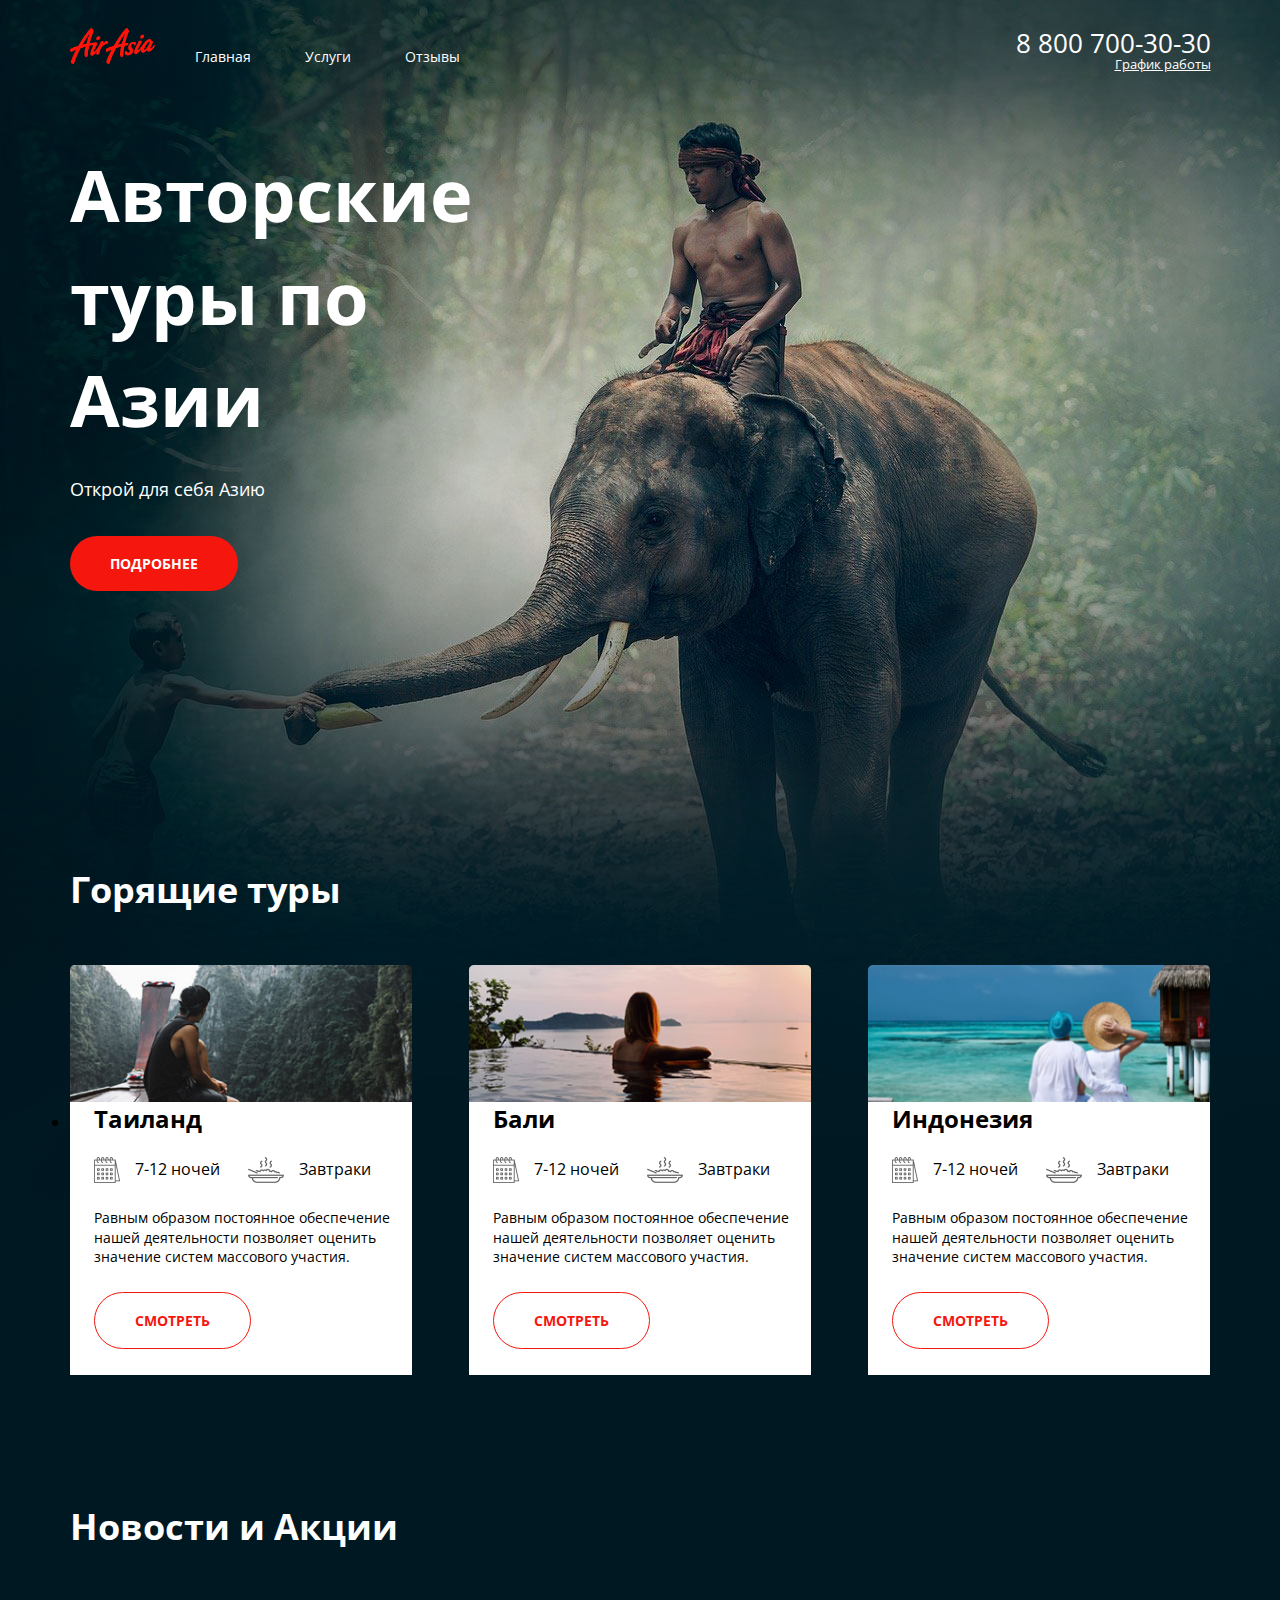
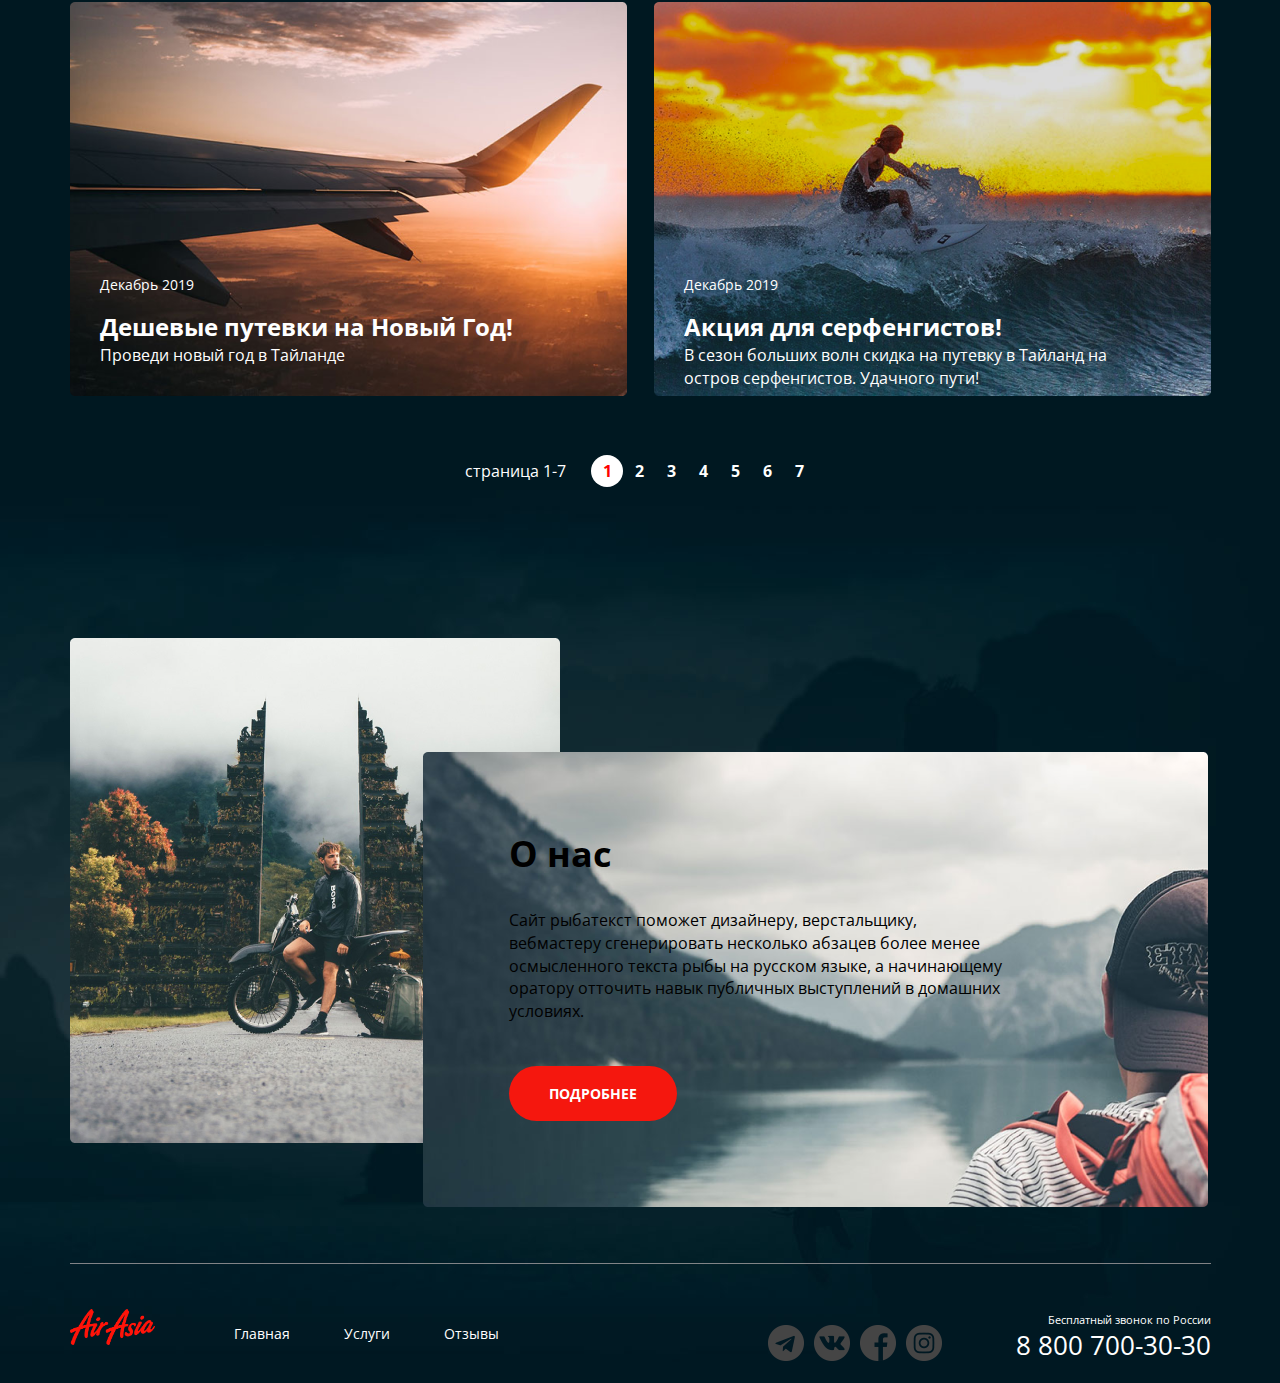
==== one.html @ 1dc01529 "страница приветствия" ====
<!DOCTYPE html>
<html lang="ru">
  <head>
    <meta charset="UTF-8" />
    <meta http-equiv="X-UA-Compatible" content="IE=edge" />
    <meta name="viewport" content="width=device-width, initial-scale=1.0" />
    <title>Document</title>
    <link rel="preconnect" href="https://fonts.gstatic.com" />
    <link
      href="https://fonts.googleapis.com/css2?family=Open+Sans:ital,wght@0,400;0,700;1,700&display=swap"
      rel="stylesheet"
    />
    <link rel="stylesheet" href="./air.css" />
  </head>
  <body>
    <div class="wrapper main-page-wrapper">
      <header class="header">
        <div class="header__col">
          <a href="/" class="logo">
            <img
              src="./img/logo/logo.png"
              class="logo__img"
              alt="air asia logo"
            />
          </a>
          <nav class="menu">
            <ul class="menu__list">
              <li class="menu__item">
                <a href="/project-2/index.html" class="menu__link">Главная</a>
              </li>
              <li class="menu__item">
                <a href="/project-2/services.html" class="menu__link">Услуги</a>
              </li>
              <li class="menu__item">
                <a href="/project-2/reviews.html" class="menu__link">Отзывы</a>
              </li>
            </ul>
          </nav>
        </div>
        <div class="header__col header__col--aligh--right">
          <address class="contacts">
            <a href="tel:+78007003030" class="contacts__phone">
              8 800 700-30-30
            </a>
            <div class="contacts__dropdown-title">График работы</div>
          </address>
        </div>
      </header>
      <section class="hero">
        <div class="container">
          <div class="hero__box">
            <h1 class="hero__title">Авторские туры по Азии</h1>
            <p class="hero__desc">Открой для себя Азию</p>
            <button class="btn">ПОДРОБНЕЕ</button>
          </div>
        </div>
      </section>
      <section class="hot-tour">
        <div class="container">
          <h2 class="hot-title">Горящие туры</h2>
          <ul class="hot-cont">
            <li class="hot-cont__countries">
              <img class="hot-cont__img" src="./img/tour/river.png" alt="" />
              <div class="hot-offer">
                <h2 class="hot-offer__title">Таиланд</h2>
                <ul class="day">
                  <li class="day-item">
                    <img
                      class="day-icon"
                      src="./img/icon/calendar.png"
                      alt=""
                    />
                    <span class="day-nait">7-12 ночей</span>
                  </li>
                  <li class="day-item">
                    <img class="day-icon" src="./img/icon/meal.png" alt="" />
                    <span class="day-nait">Завтраки</span>
                  </li>
                </ul>
                <p class="day-desc">
                  Равным образом постоянное обеспечение нашей деятельности
                  позволяет оценить значение систем массового участия.
                </p>
                <button class="day-btn">СМОТРЕТЬ</button>
              </div>
            </li>

            <div class="hot-cont__countries">
              <img class="hot-cont__img" src="./img/tour/pool.png" alt="" />
              <div class="hot-offer">
                <h2 class="hot-offer__title">Бали</h2>
                <ul class="day">
                  <li class="day-item">
                    <img
                      class="day-icon"
                      src="./img/icon/calendar.png"
                      alt=""
                    />
                    <span class="day-nait">7-12 ночей</span>
                  </li>
                  <li class="day-item">
                    <img class="day-icon" src="./img/icon/meal.png" alt="" />
                    <span class="day-nait">Завтраки</span>
                  </li>
                </ul>
                <p class="day-desc">
                  Равным образом постоянное обеспечение нашей деятельности
                  позволяет оценить значение систем массового участия.
                </p>
                <button class="day-btn">СМОТРЕТЬ</button>
              </div>
            </div>

            <div class="hot-cont__countries">
              <img class="hot-cont__img" src="./img/tour/ocean.png" alt="" />
              <div class="hot-offer">
                <h2 class="hot-offer__title">Индонезия</h2>
                <ul class="day">
                  <li class="day-item">
                    <img
                      class="day-icon"
                      src="./img/icon/calendar.png"
                      alt=""
                    />
                    <span class="day-nait">7-12 ночей</span>
                  </li>
                  <li class="day-item">
                    <img class="day-icon" src="./img/icon/meal.png" alt="" />
                    <span class="day-nait">Завтраки</span>
                  </li>
                </ul>
                <p class="day-desc">
                  Равным образом постоянное обеспечение нашей деятельности
                  позволяет оценить значение систем массового участия.
                </p>
                <button class="day-btn">СМОТРЕТЬ</button>
              </div>
            </div>
          </ul>
        </div>
      </section>

      <section class="news">
        <div class="container">
          <h2 class="new-title">Новости и Акции</h2>
          <ul class="news__list">
            <li class="news__item">
              <img class="news__img" src="./img/news/plain.png" alt="" />
              <div class="news__text">
                <div class="text__data">Декабрь 2019</div>
                <div class="text__title">Дешевые путевки на Новый Год!</div>
                <div class="text__sabtitle">Проведи новый год в Тайланде</div>
              </div>
            </li>

            <li class="news__item">
              <img class="news__img" src="./img/news/Surfer.png" alt="" />
              <div class="news__text">
                <div class="text__data">Декабрь 2019</div>
                <div class="text__title">Акция для серфенгистов!</div>
                <div class="text__sabtitle">
                  В сезон больших волн скидка на путевку в Тайланд на остров
                  серфенгистов. Удачного пути!
                </div>
              </div>
            </li>
          </ul>
          <div class="pages">
            <div class="pages__displey">страница 1-7</div>
            <ul class="pages-list">
              <li class="pages-item--active">
                <a href="#" class="pages__link">1</a>
              </li>
              <li class="pages-item">
                <a href="#" class="pages__link">2</a>
              </li>
              <li class="pages-item">
                <a href="#" class="pages__link">3</a>
              </li>
              <li class="pages-item">
                <a href="#" class="pages__link">4</a>
              </li>
              <li class="pages-item">
                <a href="#" class="pages__link">5</a>
              </li>
              <li class="pages-item">
                <a href="#" class="pages__link">6</a>
              </li>
              <li class="pages-item">
                <a href="#" class="pages__link">7</a>
              </li>
            </ul>
          </div>
        </div>
      </section>
      <section class="about">
        <div class="container">
          <img class="about__moto" src="./img/about/moto.png" alt="moto" />
          <div class="about__box">
            <div class="about__item">
              <img
                class="about__img"
                src="./img/about/mountains.png"
                alt="mountain"
              />
              <div class="about__text">
                <h2 class="about__title">О нас</h2>
                <div class="about__sabtitle">
                  <p>
                    Сайт рыбатекст поможет дизайнеру, верстальщику, вебмастеру
                    сгенерировать несколько абзацев более менее осмысленного
                    текста рыбы на русском языке, а начинающему оратору отточить
                    навык публичных выступлений в домашних условиях.
                  </p>
                </div>
                <button class="btn">ПОДРОБНЕЕ</button>
              </div>
            </div>
          </div>
        </div>
      </section>
      <footer class="footer">
        <div class="container">
          <div class="footer__box">
            <a href="" class="footer-logo">
              <img src="./img/logo/logo.png" class="footer-img" alt="" />
            </a>
            <div class="footer__menu">
              <ul class="footer-menu__list">
                <li class="footer-menu__item menu__item--active">
                  <a href="/project-2/index.html" class="footer-menu__link">
                    Главная
                  </a>
                </li>
                <li class="footer-menu__item">
                  <a href="/project-2/services.html" class="footer-menu__link">
                    Услуги
                  </a>
                </li>
                <li class="footer-menu__item">
                  <a href="/project-2/reviews.html" class="footer-menu__link">
                    Отзывы
                  </a>
                </li>
              </ul>
            </div>
            <div class="footer-soc">
              <ul class="footer-soc__list">
                <li class="footer-soc__item">
                  <img src="./img/soc/telegram.png" class="soc-img" alt="" />
                </li>
                <li class="footer-soc__item">
                  <img src="./img/soc/vk.png" class="soc-img" alt="" />
                </li>
                <li class="footer-soc__item">
                  <img src="./img/soc/f.png" class="soc-img" alt="" />
                </li>
                <li class="footer-soc__item">
                  <img src="./img/soc/in.png" class="soc-img" alt="" />
                </li>
              </ul>
            </div>
            <div class="footer-tel">
              <a href="tel.:+78007003030" class="footer-tel__number">
                <div class="footer-tel__title">Бесплатный звонок по России</div>
                8 800 700-30-30
              </a>
            </div>
          </div>
        </div>
      </footer>
    </div>
  </body>
</html>
---- air.css ----
html,
body {
  height: 100%;
  margin: 0;
}

body {
  font-family: "Open Sans", Arial, Helvetica, sans-serif;
  line-height: 1.42;
  font-size: 16px;
  color: #ffffff;
  background: #001821;
  -moz-osx-font-smoothing: grayscale;
  -webkit-font-smoothing: antialiased;
}

.main-page-wrapper {
  background: url(./img/fon/fon-elephant.png) center top no-repeat,
    url(./img/fon/fon-men.png) right bottom no-repeat;
}

a {
  color: inherit;
}

.container {
  margin: 0 auto;
  width: 1141px;
}

/* ----------------------------------------------------------------------------- */

.header {
  display: flex;
  justify-content: space-between;
  align-items: center;
  padding: 25px 0 70px;
  margin: 0 auto;
  width: 1141px;
}

.header__col {
  display: flex;
  align-items: center;
}

.header__col--aligh--right {
  justify-content: flex-end;
}

.logo__img {
  width: 85px;
  height: auto;
}

.menu {
  flex: 2;
  margin-top: 15px;
}

.menu__list {
  display: flex;
  list-style-type: none;
  font-size: 14px;
  margin: 0;
  padding-right: 79px;
}

.menu__item {
  margin-right: 54px;
}

.menu__item:last-child {
  margin-right: 0;
}

.menu__link {
  text-decoration: none;
  color: rgb(255, 255, 255);
}

.contacts {
  font-style: normal;
}

.contacts__phone {
  color: rgb(255, 255, 255);
  font-size: 26px;
  text-decoration: none;
}

.contacts__dropdown-title {
  display: flex;
  justify-content: flex-end;
  font-size: 13px;
  text-decoration: underline;
  margin-top: -7px;
}

/* ------------------------------------------------------------------------------- */

.hero {
  padding-bottom: 245px;
}

.hero__container {
  margin: 0 auto;
  width: 1141px;
}

.hero__title {
  width: 511px;
  height: auto;
  margin: 0;
  margin-bottom: 27px;
  font-size: 72px;
}

.hero__desc {
  margin-bottom: 33px;
  font-size: 18px;
}

.btn {
  font-family: Open Sans;
  font-weight: bold;
  background-color: #f5170e;
  cursor: pointer;
  font-size: 14px;
  padding: 18px 40px;
  border: none;
  border-radius: 35px;
  color: #ffffff;
}

.hot-cont__countries {
  border-radius: 10px 10px 0px 0;
  color: #000;
  width: 30%;
  background-color: rgb(255, 255, 255);
}

.hot-title {
  font-style: normal;
  font-weight: bold;
  font-size: 36px;
  line-height: 49px;
  margin-bottom: 51px;
}

.hot-cont {
  display: flex;
  justify-content: space-between;
  padding: 0;
  margin-bottom: 127px;
}

.hot-cont__img {
  max-width: 100%;
  height: auto;
  display: block;
}

.hot-offer {
  background-color: rgb(255, 255, 255);
  margin-left: 24px;
  margin-right: 10px;
}

.hot-offer__title {
  font-size: 24px;
  margin: 0;
  margin-bottom: 21px;
}

.day {
  display: flex;
  margin: 0;
  padding: 0;
  list-style-type: none;
}

.day-item {
  display: flex;
  align-items: center;
  font-size: 14px;
}

.day-icon {
  justify-content: center;
  align-items: center;
  margin-right: 10px;
}

.day-nait {
  font-size: 16px;
  margin-left: 5px;
  margin-right: 28px;
}

.day-desc {
  font-size: 14px;
  margin-top: 25px;
  margin-bottom: 25px;
}

.day-btn {
  font-family: Open Sans;
  font-weight: bold;
  background-color: #ffffff;
  cursor: pointer;
  font-size: 14px;
  padding: 18px 40px;
  border-radius: 35px;
  color: #f5170e;
  border: 1px solid #f5170e;
  margin-bottom: 26px;
}

.news__text {
  position: absolute;
  top: 62%;
  left: 5%;
}

.new-title {
  font-style: normal;
  font-weight: bold;
  font-size: 36px;
  line-height: 49px;
  margin-bottom: 51px;
}
.news__list {
  display: flex;
  justify-content: space-between;
  padding: 0;
  list-style-type: none;
  margin-bottom: 53px;
}

.news__item {
  display: block;
  position: relative;
}

.news__text {
  position: absolute;
  left: 0;
  right: 0;
  bottom: 0;
  padding: 25px 30px;
  min-height: 140px;
}

.text__data {
  font-size: 14px;
  margin-bottom: 15px;
}

.text__title {
  font-size: 24px;
  font-weight: bold;
}

.text__sabtitle {
  font-size: 16px;
  margin-right: 20px;
  margin-bottom: 30px;
}

.pages {
  display: flex;
  justify-content: center;
  align-items: center;
  margin-bottom: 151px;
}

.pages__displey {
  margin-right: 25px;
}

.pages-list {
  display: flex;
  list-style-type: none;
  padding: 0;
  margin: 0;
}

.pages__link {
  display: block;
  width: 32px;
  height: 32px;
  color: #ffffff;
  border-radius: 50%;
  position: relative;
  text-decoration: none;
  font-size: 16px;
  font-weight: bold;
  line-height: 32px;
  text-align: center;
}

.pages-item--active .pages__link {
  display: block;
  width: 32px;
  height: 32px;
  color: #ff0000;
  border-radius: 50%;
  position: relative;
  text-decoration: none;
  font-size: 16px;
  font-weight: bold;
  background-color: #ffffff;
  line-height: 32px;
  text-align: center;
}

.about__box {
  margin-bottom: 46px;
  padding: 4px;
  padding-left: 31%;
  padding-top: 10%;
  list-style-type: none;
}
.about__moto {
  position: absolute;
  width: 490px;
  height: auto;
}

.about__item {
  position: relative;
  justify-content: flex-start;
}

.about__text {
  position: absolute;
  color: #000;
  top: 10%;
  left: 11%;
}

.about__title {
  font-size: 36px;
}

.about__sabtitle {
  margin-right: 200px;
  margin-bottom: 43px;
}

/* .about__btn {
  font-family: Open Sans;
  font-weight: bold;
  background-color: #f5170e;
  cursor: pointer;
  font-size: 14px;
  padding: 18px 40px;
  border: none;
  border-radius: 35px;
  color: #ffffff;
} */

.footer__box {
  display: flex;
  border-top: 1px solid #c2b8b8a9;
  padding-top: 45px;
}

.footer-img {
  width: 85px;
  height: auto;
}

.footer__menu {
  margin-left: 79px;
}

.footer-menu__list {
  display: flex;
  list-style-type: none;
  font-size: 14px;
  margin: 0;
  padding: 0;
  margin-top: 15px;
}

.footer-menu__item {
  margin-right: 54px;
}

.footer-menu__item:last-child {
  margin-right: 0;
}

.footer-menu__link {
  text-decoration: none;
  color: rgb(255, 255, 255);
}

.footer-soc {
  margin-left: auto;
}

.footer-soc__list {
  display: flex;
  list-style-type: none;
  padding: 0;
}

.footer-soc__item {
  margin-right: 10px;
}
.footer-soc__item:last-child {
  margin-right: 0;
}

.footer-tel {
  margin-top: 10px;
  margin-left: 74px;
}

.footer-tel__number {
  color: rgb(255, 255, 255);
  font-size: 26px;
  text-decoration: none;
}

.footer-tel__title {
  display: flex;
  justify-content: flex-end;
  font-size: 11px;
  text-decoration: underline;
  margin-top: -7px;
  text-decoration: none;
}
.welcome {
  display: flex;
  position: fixed;
  top: 0;
  width: 100%;
  height: 100%;
  align-items: center;
  justify-content: center;
  background: url(./img/fon/welcome-bg.png) center bottom / cover no-repeat;
}

.central {
  display: flex;
  flex-direction: column;
  align-items: center;
  opacity: 0;
  animation: zoom 1s;
  animation-fill-mode: forwards;
}

.central__text {
  font-size: 18px;
  margin-bottom: 50px;
}

@keyframes zoom {
  form {
    transform: scale(0.7);
  }

  20% {
    transform: scale(1.15);
  }

  40% {
    transform: scale(0.9);
  }

  60% {
    transform: scale(1.1);
  }

  80% {
    transform: scale(0.95);
  }

  to {
    opacity: 1;
    transform: scale(1);
  }
}
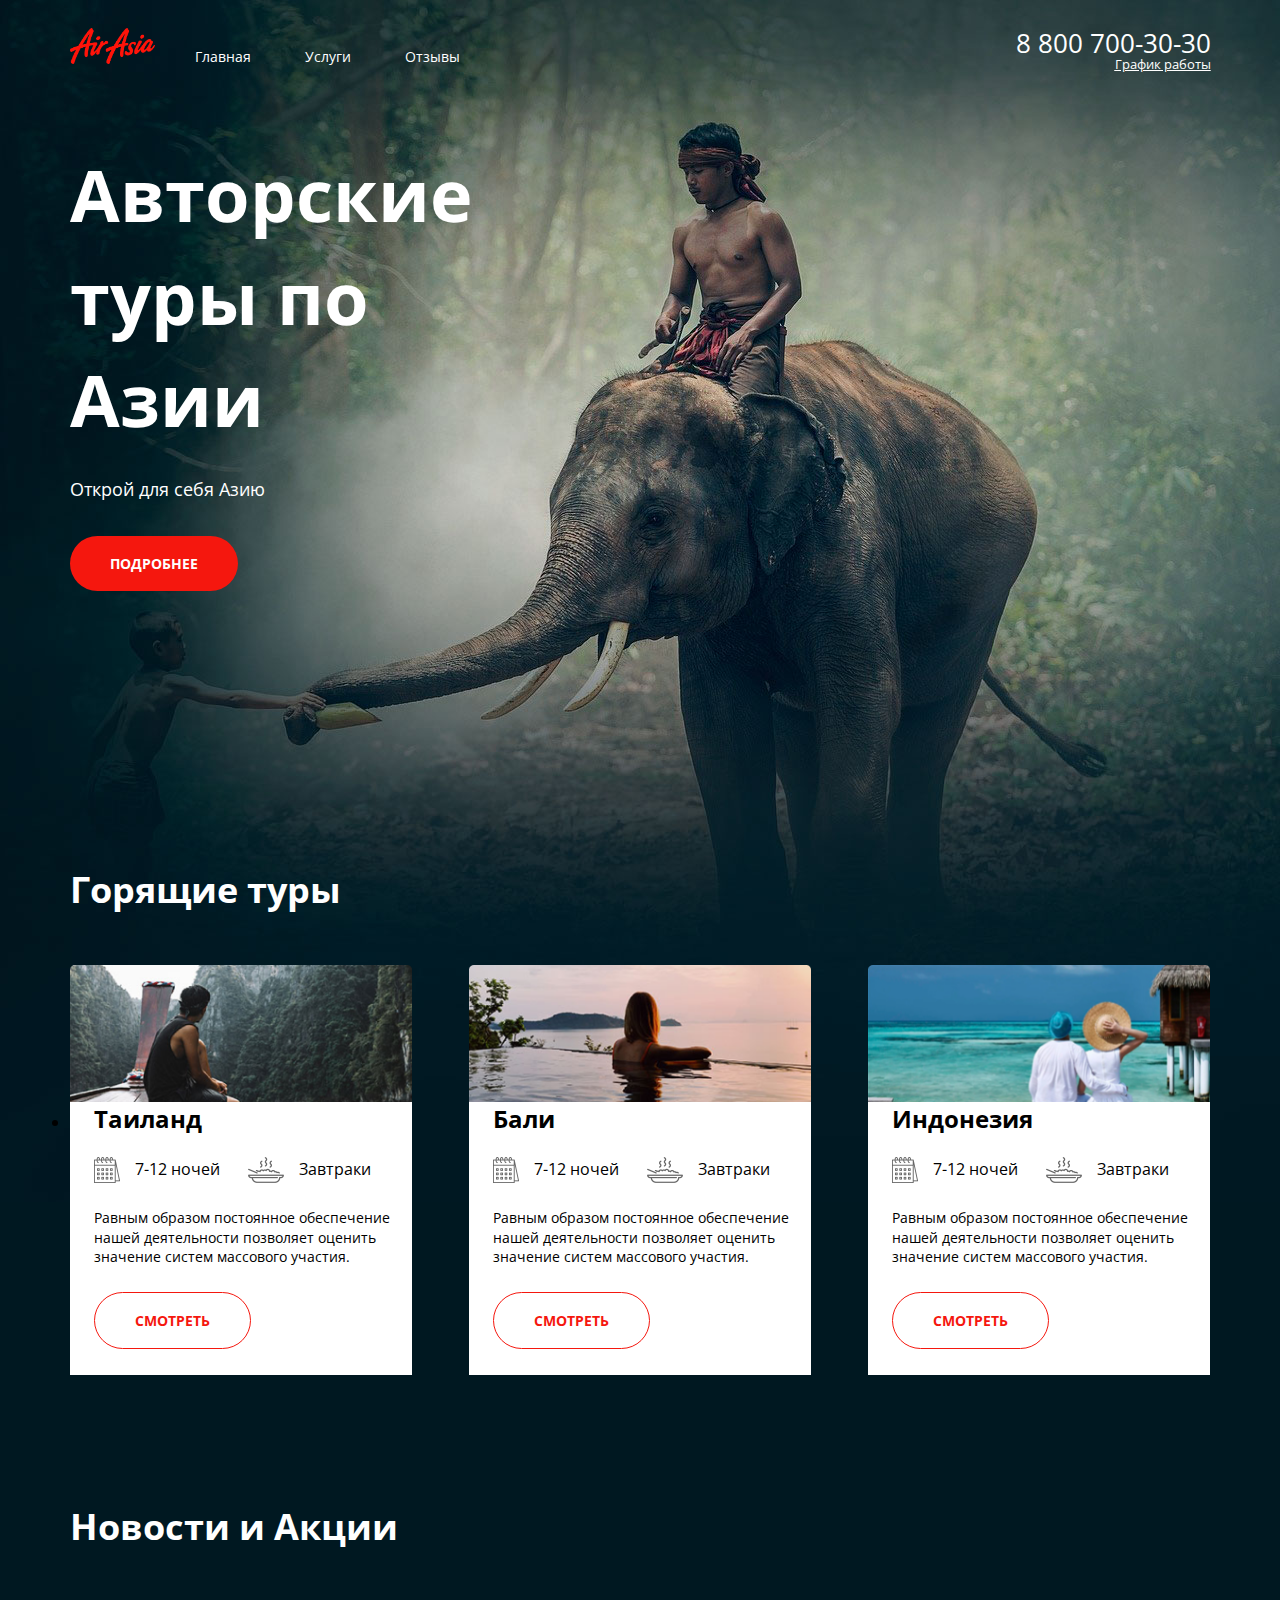
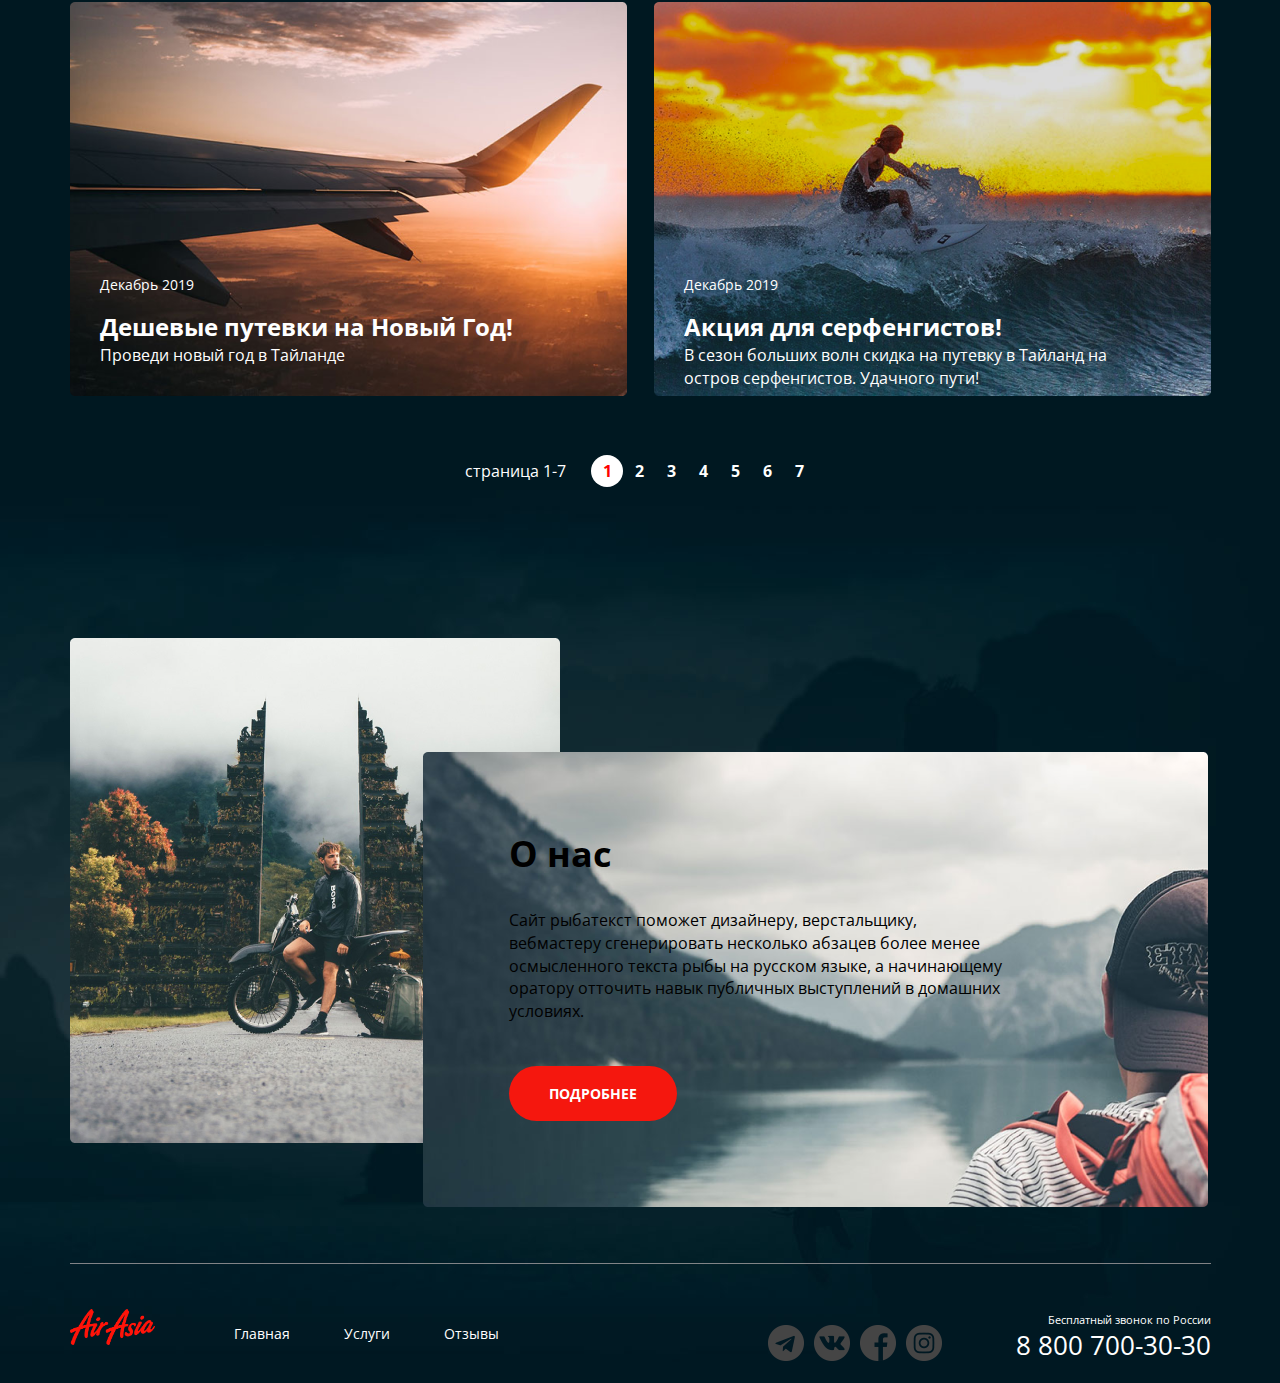
==== commit 588faf5d: "всплывающее окно" ====
--- a/one.html
+++ b/one.html
@@ -16,7 +16,7 @@
     <div class="wrapper main-page-wrapper">
       <header class="header">
         <div class="header__col">
-          <a href="/" class="logo">
+          <a href="/project-2/index.html" class="logo">
             <img
               src="./img/logo/logo.png"
               class="logo__img"
@@ -25,8 +25,8 @@
           </a>
           <nav class="menu">
             <ul class="menu__list">
-              <li class="menu__item">
-                <a href="/project-2/index.html" class="menu__link">Главная</a>
+              <li class="menu__item menu__item--active">
+                <a href="/project-2/one.html" class="menu__link">Главная</a>
               </li>
               <li class="menu__item">
                 <a href="/project-2/services.html" class="menu__link">Услуги</a>
@@ -42,7 +42,15 @@
             <a href="tel:+78007003030" class="contacts__phone">
               8 800 700-30-30
             </a>
-            <div class="contacts__dropdown-title">График работы</div>
+            <div class="contacts__dropdown-title">
+              <a href="" class="dropdown__link">График работы</a>
+              <div class="dropdown__menu">
+                <ul class="drop__list">
+                  <li class="drop__item">пн-вс: 09:00 - 20:00</li>
+                  <li class="drop__item">Обед: 14:00-14:30</li>
+                </ul>
+              </div>
+            </div>
           </address>
         </div>
       </header>
@@ -227,7 +235,7 @@
             </a>
             <div class="footer__menu">
               <ul class="footer-menu__list">
-                <li class="footer-menu__item menu__item--active">
+                <li class="footer-menu__item">
                   <a href="/project-2/index.html" class="footer-menu__link">
                     Главная
                   </a>
--- a/air.css
+++ b/air.css
@@ -133,6 +133,20 @@
   color: #ffffff;
 }
 
+.contacts__dropdown-title {
+  position: relative;
+}
+
+.dropdown__menu {
+  position: absolute;
+  background: #ffffff;
+  border: 1px solid black;
+  padding: 10px;
+  width: 300px;
+  top: 100%;
+  display: none;
+}
+
 .hot-cont__countries {
   border-radius: 10px 10px 0px 0;
   color: #000;
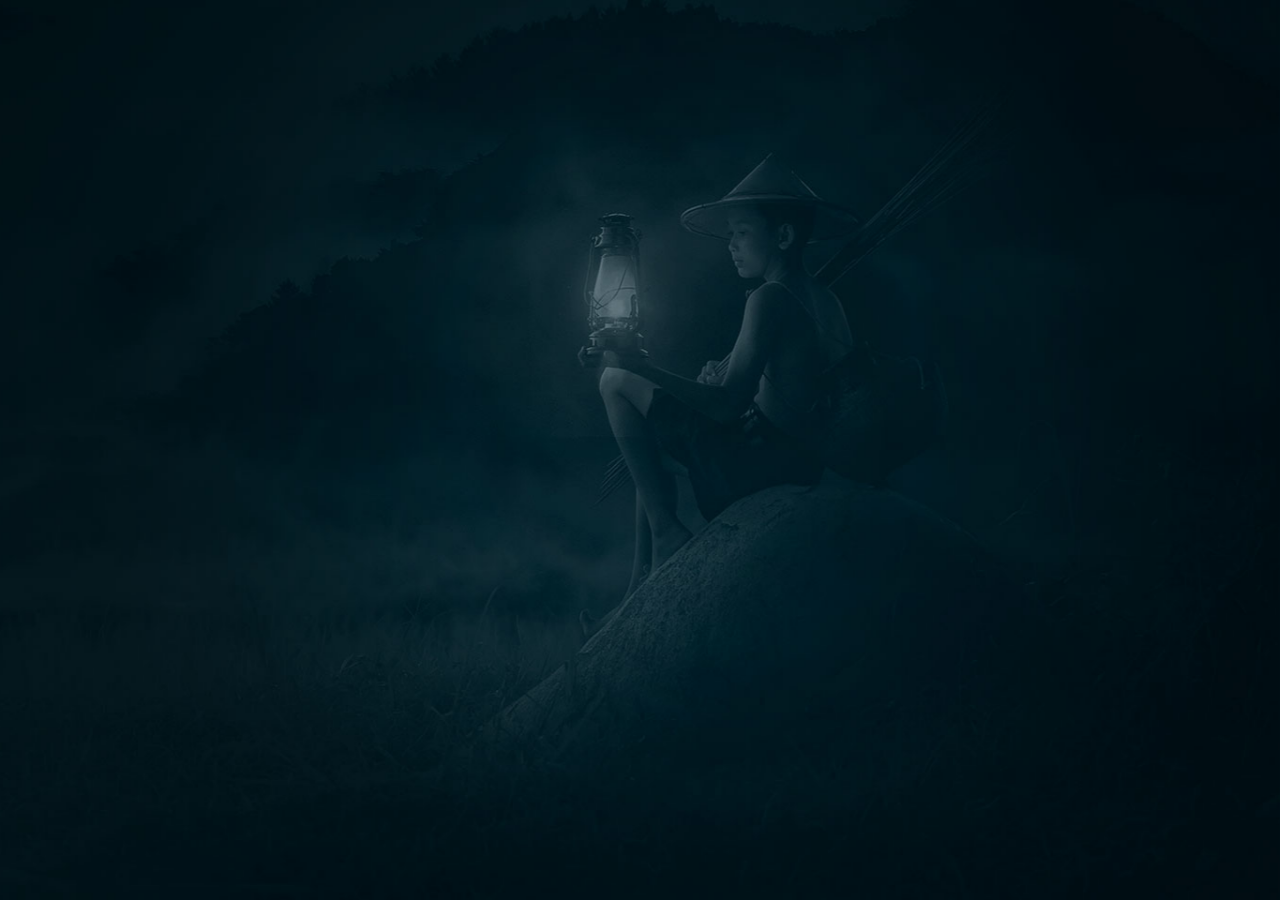
==== commit d8b1cc4e: "init" ====
--- a/one.html
+++ b/one.html
@@ -1,282 +1,30 @@
-<!DOCTYPE html>
-<html lang="ru">
-  <head>
-    <meta charset="UTF-8" />
-    <meta http-equiv="X-UA-Compatible" content="IE=edge" />
-    <meta name="viewport" content="width=device-width, initial-scale=1.0" />
-    <title>Document</title>
-    <link rel="preconnect" href="https://fonts.gstatic.com" />
-    <link
-      href="https://fonts.googleapis.com/css2?family=Open+Sans:ital,wght@0,400;0,700;1,700&display=swap"
-      rel="stylesheet"
-    />
-    <link rel="stylesheet" href="./air.css" />
-  </head>
-  <body>
-    <div class="wrapper main-page-wrapper">
-      <header class="header">
-        <div class="header__col">
-          <a href="/project-2/index.html" class="logo">
-            <img
-              src="./img/logo/logo.png"
-              class="logo__img"
-              alt="air asia logo"
-            />
-          </a>
-          <nav class="menu">
-            <ul class="menu__list">
-              <li class="menu__item menu__item--active">
-                <a href="/project-2/one.html" class="menu__link">Главная</a>
-              </li>
-              <li class="menu__item">
-                <a href="/project-2/services.html" class="menu__link">Услуги</a>
-              </li>
-              <li class="menu__item">
-                <a href="/project-2/reviews.html" class="menu__link">Отзывы</a>
-              </li>
-            </ul>
-          </nav>
-        </div>
-        <div class="header__col header__col--aligh--right">
-          <address class="contacts">
-            <a href="tel:+78007003030" class="contacts__phone">
-              8 800 700-30-30
-            </a>
-            <div class="contacts__dropdown-title">
-              <a href="" class="dropdown__link">График работы</a>
-              <div class="dropdown__menu">
-                <ul class="drop__list">
-                  <li class="drop__item">пн-вс: 09:00 - 20:00</li>
-                  <li class="drop__item">Обед: 14:00-14:30</li>
-                </ul>
-              </div>
-            </div>
-          </address>
-        </div>
-      </header>
-      <section class="hero">
-        <div class="container">
-          <div class="hero__box">
-            <h1 class="hero__title">Авторские туры по Азии</h1>
-            <p class="hero__desc">Открой для себя Азию</p>
-            <button class="btn">ПОДРОБНЕЕ</button>
-          </div>
-        </div>
-      </section>
-      <section class="hot-tour">
-        <div class="container">
-          <h2 class="hot-title">Горящие туры</h2>
-          <ul class="hot-cont">
-            <li class="hot-cont__countries">
-              <img class="hot-cont__img" src="./img/tour/river.png" alt="" />
-              <div class="hot-offer">
-                <h2 class="hot-offer__title">Таиланд</h2>
-                <ul class="day">
-                  <li class="day-item">
-                    <img
-                      class="day-icon"
-                      src="./img/icon/calendar.png"
-                      alt=""
-                    />
-                    <span class="day-nait">7-12 ночей</span>
-                  </li>
-                  <li class="day-item">
-                    <img class="day-icon" src="./img/icon/meal.png" alt="" />
-                    <span class="day-nait">Завтраки</span>
-                  </li>
-                </ul>
-                <p class="day-desc">
-                  Равным образом постоянное обеспечение нашей деятельности
-                  позволяет оценить значение систем массового участия.
-                </p>
-                <button class="day-btn">СМОТРЕТЬ</button>
-              </div>
-            </li>
-
-            <div class="hot-cont__countries">
-              <img class="hot-cont__img" src="./img/tour/pool.png" alt="" />
-              <div class="hot-offer">
-                <h2 class="hot-offer__title">Бали</h2>
-                <ul class="day">
-                  <li class="day-item">
-                    <img
-                      class="day-icon"
-                      src="./img/icon/calendar.png"
-                      alt=""
-                    />
-                    <span class="day-nait">7-12 ночей</span>
-                  </li>
-                  <li class="day-item">
-                    <img class="day-icon" src="./img/icon/meal.png" alt="" />
-                    <span class="day-nait">Завтраки</span>
-                  </li>
-                </ul>
-                <p class="day-desc">
-                  Равным образом постоянное обеспечение нашей деятельности
-                  позволяет оценить значение систем массового участия.
-                </p>
-                <button class="day-btn">СМОТРЕТЬ</button>
-              </div>
-            </div>
-
-            <div class="hot-cont__countries">
-              <img class="hot-cont__img" src="./img/tour/ocean.png" alt="" />
-              <div class="hot-offer">
-                <h2 class="hot-offer__title">Индонезия</h2>
-                <ul class="day">
-                  <li class="day-item">
-                    <img
-                      class="day-icon"
-                      src="./img/icon/calendar.png"
-                      alt=""
-                    />
-                    <span class="day-nait">7-12 ночей</span>
-                  </li>
-                  <li class="day-item">
-                    <img class="day-icon" src="./img/icon/meal.png" alt="" />
-                    <span class="day-nait">Завтраки</span>
-                  </li>
-                </ul>
-                <p class="day-desc">
-                  Равным образом постоянное обеспечение нашей деятельности
-                  позволяет оценить значение систем массового участия.
-                </p>
-                <button class="day-btn">СМОТРЕТЬ</button>
-              </div>
-            </div>
-          </ul>
-        </div>
-      </section>
-
-      <section class="news">
-        <div class="container">
-          <h2 class="new-title">Новости и Акции</h2>
-          <ul class="news__list">
-            <li class="news__item">
-              <img class="news__img" src="./img/news/plain.png" alt="" />
-              <div class="news__text">
-                <div class="text__data">Декабрь 2019</div>
-                <div class="text__title">Дешевые путевки на Новый Год!</div>
-                <div class="text__sabtitle">Проведи новый год в Тайланде</div>
-              </div>
-            </li>
-
-            <li class="news__item">
-              <img class="news__img" src="./img/news/Surfer.png" alt="" />
-              <div class="news__text">
-                <div class="text__data">Декабрь 2019</div>
-                <div class="text__title">Акция для серфенгистов!</div>
-                <div class="text__sabtitle">
-                  В сезон больших волн скидка на путевку в Тайланд на остров
-                  серфенгистов. Удачного пути!
-                </div>
-              </div>
-            </li>
-          </ul>
-          <div class="pages">
-            <div class="pages__displey">страница 1-7</div>
-            <ul class="pages-list">
-              <li class="pages-item--active">
-                <a href="#" class="pages__link">1</a>
-              </li>
-              <li class="pages-item">
-                <a href="#" class="pages__link">2</a>
-              </li>
-              <li class="pages-item">
-                <a href="#" class="pages__link">3</a>
-              </li>
-              <li class="pages-item">
-                <a href="#" class="pages__link">4</a>
-              </li>
-              <li class="pages-item">
-                <a href="#" class="pages__link">5</a>
-              </li>
-              <li class="pages-item">
-                <a href="#" class="pages__link">6</a>
-              </li>
-              <li class="pages-item">
-                <a href="#" class="pages__link">7</a>
-              </li>
-            </ul>
-          </div>
-        </div>
-      </section>
-      <section class="about">
-        <div class="container">
-          <img class="about__moto" src="./img/about/moto.png" alt="moto" />
-          <div class="about__box">
-            <div class="about__item">
-              <img
-                class="about__img"
-                src="./img/about/mountains.png"
-                alt="mountain"
-              />
-              <div class="about__text">
-                <h2 class="about__title">О нас</h2>
-                <div class="about__sabtitle">
-                  <p>
-                    Сайт рыбатекст поможет дизайнеру, верстальщику, вебмастеру
-                    сгенерировать несколько абзацев более менее осмысленного
-                    текста рыбы на русском языке, а начинающему оратору отточить
-                    навык публичных выступлений в домашних условиях.
-                  </p>
-                </div>
-                <button class="btn">ПОДРОБНЕЕ</button>
-              </div>
-            </div>
-          </div>
-        </div>
-      </section>
-      <footer class="footer">
-        <div class="container">
-          <div class="footer__box">
-            <a href="" class="footer-logo">
-              <img src="./img/logo/logo.png" class="footer-img" alt="" />
-            </a>
-            <div class="footer__menu">
-              <ul class="footer-menu__list">
-                <li class="footer-menu__item">
-                  <a href="/project-2/index.html" class="footer-menu__link">
-                    Главная
-                  </a>
-                </li>
-                <li class="footer-menu__item">
-                  <a href="/project-2/services.html" class="footer-menu__link">
-                    Услуги
-                  </a>
-                </li>
-                <li class="footer-menu__item">
-                  <a href="/project-2/reviews.html" class="footer-menu__link">
-                    Отзывы
-                  </a>
-                </li>
-              </ul>
-            </div>
-            <div class="footer-soc">
-              <ul class="footer-soc__list">
-                <li class="footer-soc__item">
-                  <img src="./img/soc/telegram.png" class="soc-img" alt="" />
-                </li>
-                <li class="footer-soc__item">
-                  <img src="./img/soc/vk.png" class="soc-img" alt="" />
-                </li>
-                <li class="footer-soc__item">
-                  <img src="./img/soc/f.png" class="soc-img" alt="" />
-                </li>
-                <li class="footer-soc__item">
-                  <img src="./img/soc/in.png" class="soc-img" alt="" />
-                </li>
-              </ul>
-            </div>
-            <div class="footer-tel">
-              <a href="tel.:+78007003030" class="footer-tel__number">
-                <div class="footer-tel__title">Бесплатный звонок по России</div>
-                8 800 700-30-30
-              </a>
-            </div>
-          </div>
-        </div>
-      </footer>
-    </div>
-  </body>
-</html>
+<!DOCTYPE html>
+<html lang="ru">
+  <head>
+    <meta charset="UTF-8" />
+    <meta http-equiv="X-UA-Compatible" content="IE=edge" />
+    <meta name="viewport" content="width=device-width, initial-scale=1.0" />
+    <title>Welcome</title>
+    <link rel="preconnect" href="https://fonts.gstatic.com" />
+    <link
+      href="https://fonts.googleapis.com/css2?family=Open+Sans:ital,wght@0,400;0,700;1,700&display=swap"
+      rel="stylesheet"
+    />
+    <link rel="stylesheet" href="./air.css" />
+  </head>
+  <body>
+    <div class="welcome">
+      <div class="welcome__container">
+        <div class="central">
+          <img
+            src="./img/logo/logo.png"
+            alt="asia logo"
+            class="central__logo"
+          />
+          <span class="central__text">Открой для себы Азию</span>
+          <a href="/project-2/one.html" class="btn">ВОЙТИ</a>
+        </div>
+      </div>
+    </div>
+  </body>
+</html>
--- a/air.css
+++ b/air.css
@@ -1,501 +1,548 @@
-html,
-body {
-  height: 100%;
-  margin: 0;
-}
-
-body {
-  font-family: "Open Sans", Arial, Helvetica, sans-serif;
-  line-height: 1.42;
-  font-size: 16px;
-  color: #ffffff;
-  background: #001821;
-  -moz-osx-font-smoothing: grayscale;
-  -webkit-font-smoothing: antialiased;
-}
-
-.main-page-wrapper {
-  background: url(./img/fon/fon-elephant.png) center top no-repeat,
-    url(./img/fon/fon-men.png) right bottom no-repeat;
-}
-
-a {
-  color: inherit;
-}
-
-.container {
-  margin: 0 auto;
-  width: 1141px;
-}
-
-/* ----------------------------------------------------------------------------- */
-
-.header {
-  display: flex;
-  justify-content: space-between;
-  align-items: center;
-  padding: 25px 0 70px;
-  margin: 0 auto;
-  width: 1141px;
-}
-
-.header__col {
-  display: flex;
-  align-items: center;
-}
-
-.header__col--aligh--right {
-  justify-content: flex-end;
-}
-
-.logo__img {
-  width: 85px;
-  height: auto;
-}
-
-.menu {
-  flex: 2;
-  margin-top: 15px;
-}
-
-.menu__list {
-  display: flex;
-  list-style-type: none;
-  font-size: 14px;
-  margin: 0;
-  padding-right: 79px;
-}
-
-.menu__item {
-  margin-right: 54px;
-}
-
-.menu__item:last-child {
-  margin-right: 0;
-}
-
-.menu__link {
-  text-decoration: none;
-  color: rgb(255, 255, 255);
-}
-
-.contacts {
-  font-style: normal;
-}
-
-.contacts__phone {
-  color: rgb(255, 255, 255);
-  font-size: 26px;
-  text-decoration: none;
-}
-
-.contacts__dropdown-title {
-  display: flex;
-  justify-content: flex-end;
-  font-size: 13px;
-  text-decoration: underline;
-  margin-top: -7px;
-}
-
-/* ------------------------------------------------------------------------------- */
-
-.hero {
-  padding-bottom: 245px;
-}
-
-.hero__container {
-  margin: 0 auto;
-  width: 1141px;
-}
-
-.hero__title {
-  width: 511px;
-  height: auto;
-  margin: 0;
-  margin-bottom: 27px;
-  font-size: 72px;
-}
-
-.hero__desc {
-  margin-bottom: 33px;
-  font-size: 18px;
-}
-
-.btn {
-  font-family: Open Sans;
-  font-weight: bold;
-  background-color: #f5170e;
-  cursor: pointer;
-  font-size: 14px;
-  padding: 18px 40px;
-  border: none;
-  border-radius: 35px;
-  color: #ffffff;
-}
-
-.contacts__dropdown-title {
-  position: relative;
-}
-
-.dropdown__menu {
-  position: absolute;
-  background: #ffffff;
-  border: 1px solid black;
-  padding: 10px;
-  width: 300px;
-  top: 100%;
-  display: none;
-}
-
-.hot-cont__countries {
-  border-radius: 10px 10px 0px 0;
-  color: #000;
-  width: 30%;
-  background-color: rgb(255, 255, 255);
-}
-
-.hot-title {
-  font-style: normal;
-  font-weight: bold;
-  font-size: 36px;
-  line-height: 49px;
-  margin-bottom: 51px;
-}
-
-.hot-cont {
-  display: flex;
-  justify-content: space-between;
-  padding: 0;
-  margin-bottom: 127px;
-}
-
-.hot-cont__img {
-  max-width: 100%;
-  height: auto;
-  display: block;
-}
-
-.hot-offer {
-  background-color: rgb(255, 255, 255);
-  margin-left: 24px;
-  margin-right: 10px;
-}
-
-.hot-offer__title {
-  font-size: 24px;
-  margin: 0;
-  margin-bottom: 21px;
-}
-
-.day {
-  display: flex;
-  margin: 0;
-  padding: 0;
-  list-style-type: none;
-}
-
-.day-item {
-  display: flex;
-  align-items: center;
-  font-size: 14px;
-}
-
-.day-icon {
-  justify-content: center;
-  align-items: center;
-  margin-right: 10px;
-}
-
-.day-nait {
-  font-size: 16px;
-  margin-left: 5px;
-  margin-right: 28px;
-}
-
-.day-desc {
-  font-size: 14px;
-  margin-top: 25px;
-  margin-bottom: 25px;
-}
-
-.day-btn {
-  font-family: Open Sans;
-  font-weight: bold;
-  background-color: #ffffff;
-  cursor: pointer;
-  font-size: 14px;
-  padding: 18px 40px;
-  border-radius: 35px;
-  color: #f5170e;
-  border: 1px solid #f5170e;
-  margin-bottom: 26px;
-}
-
-.news__text {
-  position: absolute;
-  top: 62%;
-  left: 5%;
-}
-
-.new-title {
-  font-style: normal;
-  font-weight: bold;
-  font-size: 36px;
-  line-height: 49px;
-  margin-bottom: 51px;
-}
-.news__list {
-  display: flex;
-  justify-content: space-between;
-  padding: 0;
-  list-style-type: none;
-  margin-bottom: 53px;
-}
-
-.news__item {
-  display: block;
-  position: relative;
-}
-
-.news__text {
-  position: absolute;
-  left: 0;
-  right: 0;
-  bottom: 0;
-  padding: 25px 30px;
-  min-height: 140px;
-}
-
-.text__data {
-  font-size: 14px;
-  margin-bottom: 15px;
-}
-
-.text__title {
-  font-size: 24px;
-  font-weight: bold;
-}
-
-.text__sabtitle {
-  font-size: 16px;
-  margin-right: 20px;
-  margin-bottom: 30px;
-}
-
-.pages {
-  display: flex;
-  justify-content: center;
-  align-items: center;
-  margin-bottom: 151px;
-}
-
-.pages__displey {
-  margin-right: 25px;
-}
-
-.pages-list {
-  display: flex;
-  list-style-type: none;
-  padding: 0;
-  margin: 0;
-}
-
-.pages__link {
-  display: block;
-  width: 32px;
-  height: 32px;
-  color: #ffffff;
-  border-radius: 50%;
-  position: relative;
-  text-decoration: none;
-  font-size: 16px;
-  font-weight: bold;
-  line-height: 32px;
-  text-align: center;
-}
-
-.pages-item--active .pages__link {
-  display: block;
-  width: 32px;
-  height: 32px;
-  color: #ff0000;
-  border-radius: 50%;
-  position: relative;
-  text-decoration: none;
-  font-size: 16px;
-  font-weight: bold;
-  background-color: #ffffff;
-  line-height: 32px;
-  text-align: center;
-}
-
-.about__box {
-  margin-bottom: 46px;
-  padding: 4px;
-  padding-left: 31%;
-  padding-top: 10%;
-  list-style-type: none;
-}
-.about__moto {
-  position: absolute;
-  width: 490px;
-  height: auto;
-}
-
-.about__item {
-  position: relative;
-  justify-content: flex-start;
-}
-
-.about__text {
-  position: absolute;
-  color: #000;
-  top: 10%;
-  left: 11%;
-}
-
-.about__title {
-  font-size: 36px;
-}
-
-.about__sabtitle {
-  margin-right: 200px;
-  margin-bottom: 43px;
-}
-
-/* .about__btn {
-  font-family: Open Sans;
-  font-weight: bold;
-  background-color: #f5170e;
-  cursor: pointer;
-  font-size: 14px;
-  padding: 18px 40px;
-  border: none;
-  border-radius: 35px;
-  color: #ffffff;
-} */
-
-.footer__box {
-  display: flex;
-  border-top: 1px solid #c2b8b8a9;
-  padding-top: 45px;
-}
-
-.footer-img {
-  width: 85px;
-  height: auto;
-}
-
-.footer__menu {
-  margin-left: 79px;
-}
-
-.footer-menu__list {
-  display: flex;
-  list-style-type: none;
-  font-size: 14px;
-  margin: 0;
-  padding: 0;
-  margin-top: 15px;
-}
-
-.footer-menu__item {
-  margin-right: 54px;
-}
-
-.footer-menu__item:last-child {
-  margin-right: 0;
-}
-
-.footer-menu__link {
-  text-decoration: none;
-  color: rgb(255, 255, 255);
-}
-
-.footer-soc {
-  margin-left: auto;
-}
-
-.footer-soc__list {
-  display: flex;
-  list-style-type: none;
-  padding: 0;
-}
-
-.footer-soc__item {
-  margin-right: 10px;
-}
-.footer-soc__item:last-child {
-  margin-right: 0;
-}
-
-.footer-tel {
-  margin-top: 10px;
-  margin-left: 74px;
-}
-
-.footer-tel__number {
-  color: rgb(255, 255, 255);
-  font-size: 26px;
-  text-decoration: none;
-}
-
-.footer-tel__title {
-  display: flex;
-  justify-content: flex-end;
-  font-size: 11px;
-  text-decoration: underline;
-  margin-top: -7px;
-  text-decoration: none;
-}
-.welcome {
-  display: flex;
-  position: fixed;
-  top: 0;
-  width: 100%;
-  height: 100%;
-  align-items: center;
-  justify-content: center;
-  background: url(./img/fon/welcome-bg.png) center bottom / cover no-repeat;
-}
-
-.central {
-  display: flex;
-  flex-direction: column;
-  align-items: center;
-  opacity: 0;
-  animation: zoom 1s;
-  animation-fill-mode: forwards;
-}
-
-.central__text {
-  font-size: 18px;
-  margin-bottom: 50px;
-}
-
-@keyframes zoom {
-  form {
-    transform: scale(0.7);
-  }
-
-  20% {
-    transform: scale(1.15);
-  }
-
-  40% {
-    transform: scale(0.9);
-  }
-
-  60% {
-    transform: scale(1.1);
-  }
-
-  80% {
-    transform: scale(0.95);
-  }
-
-  to {
-    opacity: 1;
-    transform: scale(1);
-  }
-}
+html,
+body {
+  height: 100%;
+  margin: 0;
+}
+
+body {
+  font-family: "Open Sans", Arial, Helvetica, sans-serif;
+  line-height: 1.42;
+  font-size: 16px;
+  color: #ffffff;
+  background: #001821;
+  -moz-osx-font-smoothing: grayscale;
+  -webkit-font-smoothing: antialiased;
+}
+
+.main-page-wrapper {
+  background: url(./img/fon/fon-elephant.png) center top no-repeat,
+    url(./img/fon/fon-men.png) right bottom no-repeat;
+}
+
+a {
+  color: inherit;
+}
+
+.container {
+  margin: 0 auto;
+  width: 1141px;
+}
+
+/* ----------------------------------------------------------------------------- */
+
+.header {
+  display: flex;
+  justify-content: space-between;
+  align-items: center;
+  padding: 25px 0 70px;
+  margin: 0 auto;
+  width: 1141px;
+}
+
+.header__col {
+  display: flex;
+  align-items: center;
+}
+
+.header__col--aligh--right {
+  justify-content: flex-end;
+}
+
+.logo__img {
+  width: 85px;
+  height: auto;
+}
+
+.menu {
+  flex: 2;
+  margin-top: 15px;
+}
+
+.menu__list {
+  display: flex;
+  list-style-type: none;
+  font-size: 14px;
+  margin: 0;
+  padding-right: 79px;
+}
+
+.menu__item {
+  margin-right: 54px;
+}
+
+.menu__item:last-child {
+  margin-right: 0;
+}
+
+.menu__link {
+  text-decoration: none;
+  color: rgb(255, 255, 255);
+}
+
+.contacts {
+  font-style: normal;
+}
+
+.contacts__phone {
+  color: rgb(255, 255, 255);
+  font-size: 26px;
+  text-decoration: none;
+}
+
+.contacts__dropdown-title {
+  display: flex;
+  justify-content: flex-end;
+  font-size: 13px;
+  text-decoration: underline;
+  margin-top: -7px;
+}
+
+/* ------------------------------------------------------------------------------- */
+
+.hero {
+  padding-bottom: 245px;
+}
+
+.hero__container {
+  margin: 0 auto;
+  width: 1141px;
+}
+
+.hero__title {
+  width: 511px;
+  height: auto;
+  margin: 0;
+  margin-bottom: 27px;
+  font-size: 72px;
+}
+
+.hero__desc {
+  margin-bottom: 33px;
+  font-size: 18px;
+}
+
+.btn {
+  font-family: Open Sans;
+  font-weight: bold;
+  background-color: #f5170e;
+  cursor: pointer;
+  font-size: 14px;
+  padding: 18px 40px;
+  border: none;
+  border-radius: 35px;
+  color: #ffffff;
+}
+
+.contacts__dropdown-title {
+  position: relative;
+}
+
+.contacts__dropdown-title:hover .dropdown__menu {
+  left: 34px;
+  opacity: 1;
+  display: flex;
+}
+
+/* .dddd {
+  width: 0px;
+  height: 0px;
+  border: 20px solid transparent;
+  border-bottom-color: red;
+} */
+
+.dropdown__menu {
+  display: flex;
+  justify-content: center;
+  position: absolute;
+  background: #ededed;
+  width: 160px;
+  top: 100%;
+  border-radius: 5px 5px 5px 5px;
+  /* display: none; */
+  opacity: 0;
+  transition: opacity 0.4s;
+  left: -9999px;
+}
+
+.dropdown__menu::after {
+  content: "";
+  position: absolute;
+  width: 0;
+  height: 0;
+  border: 20px solid transparent;
+  border-bottom-color: #ededed;
+  top: -35px;
+  right: 30px;
+}
+
+.dropdown__link {
+  margin-bottom: 15px;
+}
+.drop__list {
+  background-color: rgba(255, 105, 180, 0);
+  display: block;
+  padding: 0;
+}
+
+.drop__item {
+  list-style-type: none;
+}
+
+.drop__item {
+  font-weight: 700;
+  font-size: 13px;
+  color: #1e1f20;
+}
+
+.hot-cont__countries {
+  border-radius: 10px 10px 0px 0;
+  color: #000;
+  width: 30%;
+  background-color: rgb(255, 255, 255);
+}
+
+.hot-title {
+  font-style: normal;
+  font-weight: bold;
+  font-size: 36px;
+  line-height: 49px;
+  margin-bottom: 51px;
+}
+
+.hot-cont {
+  display: flex;
+  justify-content: space-between;
+  padding: 0;
+  margin-bottom: 127px;
+}
+
+.hot-cont__img {
+  max-width: 100%;
+  height: auto;
+  display: block;
+}
+
+.hot-offer {
+  background-color: rgb(255, 255, 255);
+  margin-left: 24px;
+  margin-right: 10px;
+}
+
+.hot-offer__title {
+  font-size: 24px;
+  margin: 0;
+  margin-bottom: 21px;
+}
+
+.day {
+  display: flex;
+  margin: 0;
+  padding: 0;
+  list-style-type: none;
+}
+
+.day-item {
+  display: flex;
+  align-items: center;
+  font-size: 14px;
+}
+
+.day-icon {
+  justify-content: center;
+  align-items: center;
+  margin-right: 10px;
+}
+
+.day-nait {
+  font-size: 16px;
+  margin-left: 5px;
+  margin-right: 28px;
+}
+
+.day-desc {
+  font-size: 14px;
+  margin-top: 25px;
+  margin-bottom: 25px;
+}
+
+.day-btn {
+  font-family: Open Sans;
+  font-weight: bold;
+  background-color: #ffffff;
+  cursor: pointer;
+  font-size: 14px;
+  padding: 18px 40px;
+  border-radius: 35px;
+  color: #f5170e;
+  border: 1px solid #f5170e;
+  margin-bottom: 26px;
+}
+
+.news__text {
+  position: absolute;
+  top: 62%;
+  left: 5%;
+}
+
+.new-title {
+  font-style: normal;
+  font-weight: bold;
+  font-size: 36px;
+  line-height: 49px;
+  margin-bottom: 51px;
+}
+.news__list {
+  display: flex;
+  justify-content: space-between;
+  padding: 0;
+  list-style-type: none;
+  margin-bottom: 53px;
+}
+
+.news__item {
+  display: block;
+  position: relative;
+}
+
+.news__text {
+  position: absolute;
+  left: 0;
+  right: 0;
+  bottom: 0;
+  padding: 25px 30px;
+  min-height: 140px;
+}
+
+.text__data {
+  font-size: 14px;
+  margin-bottom: 15px;
+}
+
+.text__title {
+  font-size: 24px;
+  font-weight: bold;
+}
+
+.text__sabtitle {
+  font-size: 16px;
+  margin-right: 20px;
+  margin-bottom: 30px;
+}
+
+.pages {
+  display: flex;
+  justify-content: center;
+  align-items: center;
+  margin-bottom: 151px;
+}
+
+.pages__displey {
+  margin-right: 25px;
+}
+
+.pages-list {
+  display: flex;
+  list-style-type: none;
+  padding: 0;
+  margin: 0;
+}
+
+.pages__link {
+  display: block;
+  width: 32px;
+  height: 32px;
+  color: #ffffff;
+  border-radius: 50%;
+  position: relative;
+  text-decoration: none;
+  font-size: 16px;
+  font-weight: bold;
+  line-height: 32px;
+  text-align: center;
+}
+
+.pages-item--active .pages__link {
+  display: block;
+  width: 32px;
+  height: 32px;
+  color: #ff0000;
+  border-radius: 50%;
+  position: relative;
+  text-decoration: none;
+  font-size: 16px;
+  font-weight: bold;
+  background-color: #ffffff;
+  line-height: 32px;
+  text-align: center;
+}
+
+.about__box {
+  margin-bottom: 46px;
+  padding: 4px;
+  padding-left: 31%;
+  padding-top: 10%;
+  list-style-type: none;
+}
+.about__moto {
+  position: absolute;
+  width: 490px;
+  height: auto;
+}
+
+.about__item {
+  position: relative;
+  justify-content: flex-start;
+}
+
+.about__text {
+  position: absolute;
+  color: #000;
+  top: 10%;
+  left: 11%;
+}
+
+.about__title {
+  font-size: 36px;
+}
+
+.about__sabtitle {
+  margin-right: 200px;
+  margin-bottom: 43px;
+}
+
+/* .about__btn {
+  font-family: Open Sans;
+  font-weight: bold;
+  background-color: #f5170e;
+  cursor: pointer;
+  font-size: 14px;
+  padding: 18px 40px;
+  border: none;
+  border-radius: 35px;
+  color: #ffffff;
+} */
+
+.footer__box {
+  display: flex;
+  border-top: 1px solid #c2b8b8a9;
+  padding-top: 45px;
+}
+
+.footer-img {
+  width: 85px;
+  height: auto;
+}
+
+.footer__menu {
+  margin-left: 79px;
+}
+
+.footer-menu__list {
+  display: flex;
+  list-style-type: none;
+  font-size: 14px;
+  margin: 0;
+  padding: 0;
+  margin-top: 15px;
+}
+
+.footer-menu__item {
+  margin-right: 54px;
+}
+
+.footer-menu__item:last-child {
+  margin-right: 0;
+}
+
+.footer-menu__link {
+  text-decoration: none;
+  color: rgb(255, 255, 255);
+}
+
+.footer-soc {
+  margin-left: auto;
+}
+
+.footer-soc__list {
+  display: flex;
+  list-style-type: none;
+  padding: 0;
+}
+
+.footer-soc__item {
+  margin-right: 10px;
+}
+.footer-soc__item:last-child {
+  margin-right: 0;
+}
+
+.footer-tel {
+  margin-top: 10px;
+  margin-left: 74px;
+}
+
+.footer-tel__number {
+  color: rgb(255, 255, 255);
+  font-size: 26px;
+  text-decoration: none;
+}
+
+.footer-tel__title {
+  display: flex;
+  justify-content: flex-end;
+  font-size: 11px;
+  text-decoration: underline;
+  margin-top: -7px;
+  text-decoration: none;
+}
+.welcome {
+  display: flex;
+  position: fixed;
+  top: 0;
+  width: 100%;
+  height: 100%;
+  align-items: center;
+  justify-content: center;
+  background: url(./img/fon/welcome-bg.png) center bottom / cover no-repeat;
+}
+
+.central {
+  display: flex;
+  flex-direction: column;
+  align-items: center;
+  opacity: 0;
+  animation: zoom 1s;
+  animation-fill-mode: forwards;
+}
+
+.central__text {
+  font-size: 18px;
+  margin-bottom: 50px;
+}
+
+@keyframes zoom {
+  form {
+    transform: scale(0.7);
+  }
+
+  20% {
+    transform: scale(1.15);
+  }
+
+  40% {
+    transform: scale(0.9);
+  }
+
+  60% {
+    transform: scale(1.1);
+  }
+
+  80% {
+    transform: scale(0.95);
+  }
+
+  to {
+    opacity: 1;
+    transform: scale(1);
+  }
+}
